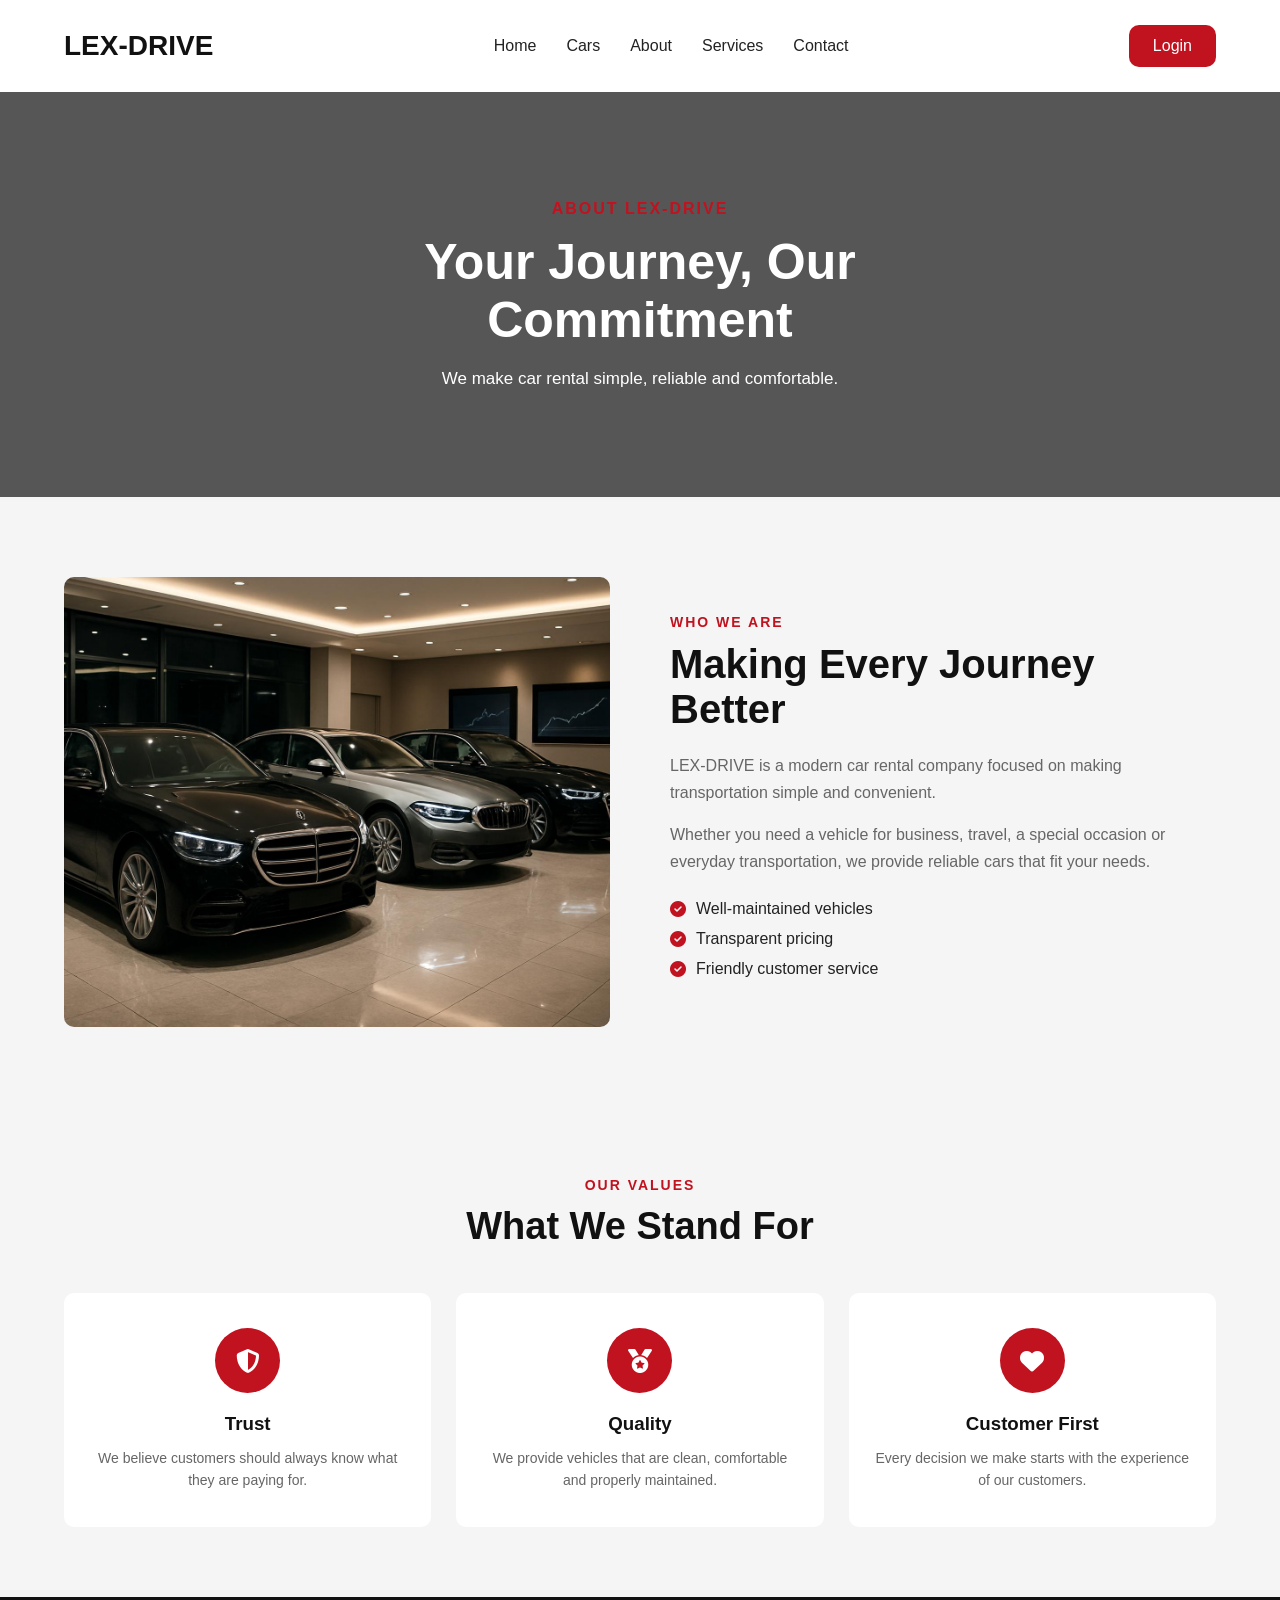
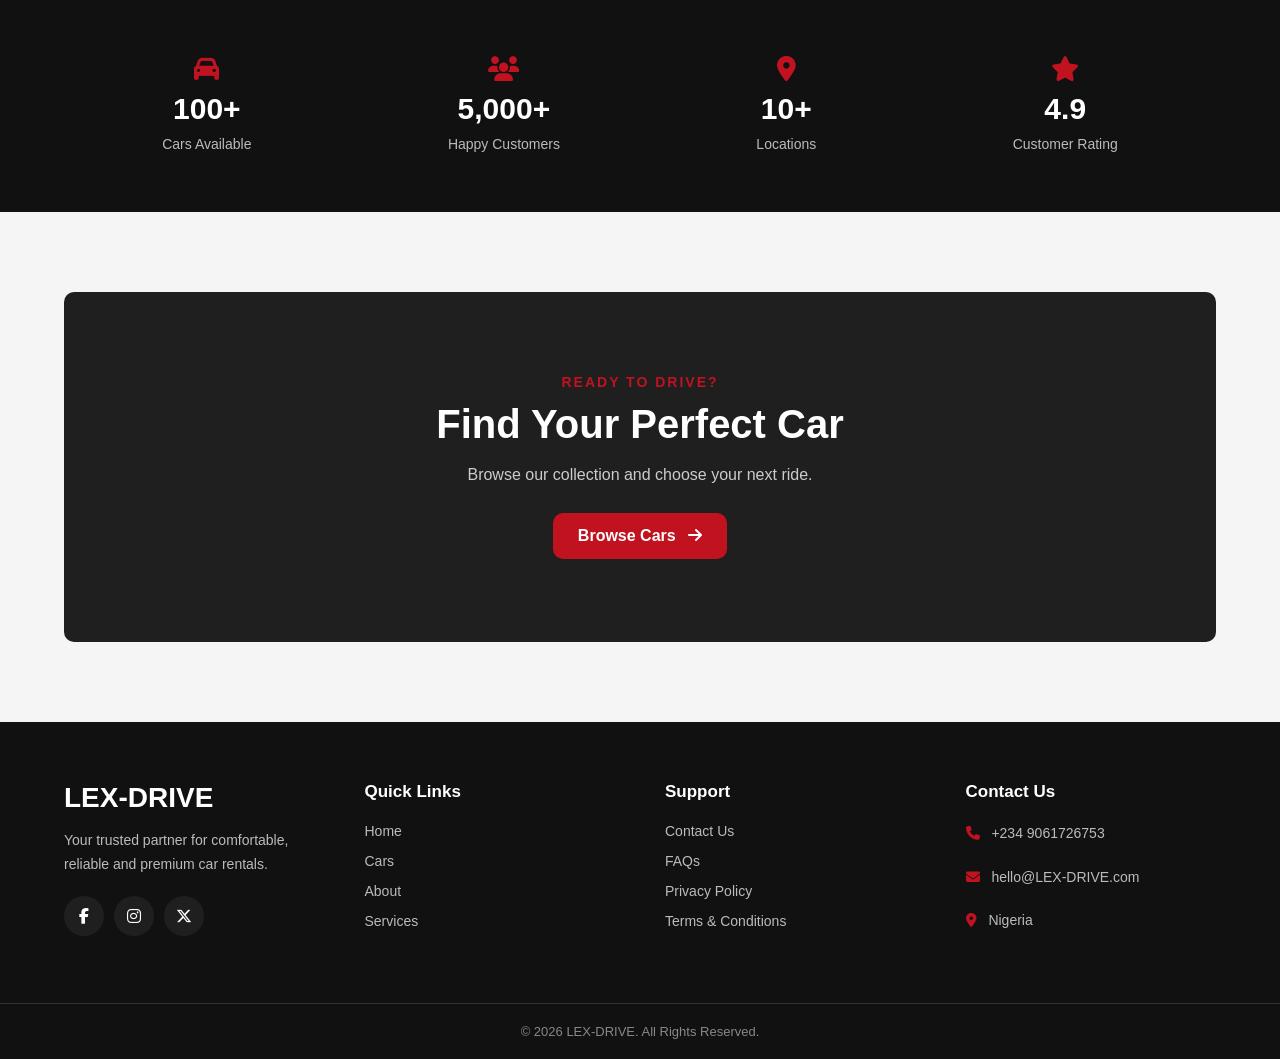
==== about.html @ c4b43038 "first commit" ====
<!DOCTYPE html>
<html lang="en">
<head>
    <meta charset="UTF-8">
    <meta name="viewport"
        content="width=device-width, initial-scale=1.0">
    <title>DriveX - About Us</title>
    <!-- FONT AWESOME -->
    <link rel="stylesheet"
        href="https://cdnjs.cloudflare.com/ajax/libs/font-awesome/6.6.0/css/all.min.css">
    <!-- ABOUT CSS -->
    <link rel="stylesheet" href="/style/about.css">

</head>

<body>


    <!-- =========================
         NAVBAR
    ========================= -->

    <header>

        <nav>

            <a href="index.html" class="logo">
                LEX-DRIVE
            </a>


            <ul>

                <li>
                    <a href="index.html">
                        Home
                    </a>
                </li>

                <li>
                    <a href="cars.html">
                        Cars
                    </a>
                </li>

                <li>
                    <a href="about.html">
                        About
                    </a>
                </li>

                <li>
                    <a href="services.html">
                        Services
                    </a>
                </li>

                <li>
                    <a href="contact.html">
                        Contact
                    </a>
                </li>

            </ul>


            <a href="login.html" class="login-btn">
                Login
            </a>

        </nav>

    </header>



    <!-- =========================
         PAGE HERO
    ========================= -->

    <section class="page-hero">

        <div>

            <p>ABOUT LEX-DRIVE</p>

            <h1>
                Your Journey,
                Our Commitment
            </h1>

            <span>
                We make car rental simple,
                reliable and comfortable.
            </span>

        </div>

    </section>



    <!-- =========================
         ABOUT INTRO
    ========================= -->

    <section class="about-intro">

        <div class="about-image">

            <img
                src="/media/img6.jpg"
                alt="Luxury car">

        </div>


        <div class="about-content">

            <p class="section-subtitle">
                WHO WE ARE
            </p>

            <h2>
                Making Every Journey
                Better
            </h2>

            <p>
                LEX-DRIVE is a modern car rental company
                focused on making transportation simple
                and convenient.
            </p>

            <p>
                Whether you need a vehicle for business,
                travel, a special occasion or everyday
                transportation, we provide reliable cars
                that fit your needs.
            </p>


            <div class="about-features">

                <div>

                    <i class="fa-solid fa-circle-check"></i>

                    <span>
                        Well-maintained vehicles
                    </span>

                </div>


                <div>

                    <i class="fa-solid fa-circle-check"></i>

                    <span>
                        Transparent pricing
                    </span>

                </div>


                <div>

                    <i class="fa-solid fa-circle-check"></i>

                    <span>
                        Friendly customer service
                    </span>

                </div>

            </div>

        </div>

    </section>



    <!-- =========================
         OUR VALUES
    ========================= -->

    <section class="values">

        <div class="section-heading">

            <p class="section-subtitle">
                OUR VALUES
            </p>

            <h2>
                What We Stand For
            </h2>

        </div>


        <div class="values-container">


            <div class="value-card">

                <div class="value-icon">

                    <i class="fa-solid fa-shield-halved"></i>

                </div>

                <h3>
                    Trust
                </h3>

                <p>
                    We believe customers should always
                    know what they are paying for.
                </p>

            </div>


            <div class="value-card">

                <div class="value-icon">

                    <i class="fa-solid fa-medal"></i>

                </div>

                <h3>
                    Quality
                </h3>

                <p>
                    We provide vehicles that are clean,
                    comfortable and properly maintained.
                </p>

            </div>


            <div class="value-card">

                <div class="value-icon">

                    <i class="fa-solid fa-heart"></i>

                </div>

                <h3>
                    Customer First
                </h3>

                <p>
                    Every decision we make starts with
                    the experience of our customers.
                </p>

            </div>

        </div>

    </section>



    <!-- =========================
         STATS
    ========================= -->

    <section class="stats">

        <div class="stat">

            <i class="fa-solid fa-car"></i>

            <strong>
                100+
            </strong>

            <span>
                Cars Available
            </span>

        </div>


        <div class="stat">

            <i class="fa-solid fa-users"></i>

            <strong>
                5,000+
            </strong>

            <span>
                Happy Customers
            </span>

        </div>


        <div class="stat">

            <i class="fa-solid fa-location-dot"></i>

            <strong>
                10+
            </strong>

            <span>
                Locations
            </span>

        </div>


        <div class="stat">

            <i class="fa-solid fa-star"></i>

            <strong>
                4.9
            </strong>

            <span>
                Customer Rating
            </span>

        </div>

    </section>



    <!-- =========================
         CTA
    ========================= -->

    <section class="cta">

        <div class="cta-content">

            <p class="section-subtitle">
                READY TO DRIVE?
            </p>

            <h2>
                Find Your Perfect Car
            </h2>

            <p>
                Browse our collection and
                choose your next ride.
            </p>

            <a href="cars.html" class="cta-btn">

                Browse Cars

                <i class="fa-solid fa-arrow-right"></i>

            </a>

        </div>

    </section>



    <!-- =========================
         FOOTER
    ========================= -->

    <footer class="footer">

        <div class="footer-container">


            <div class="footer-column">

                <a href="index.html"
                    class="footer-logo">

                    LEX-DRIVE

                </a>

                <p>
                    Your trusted partner for
                    comfortable, reliable and
                    premium car rentals.
                </p>


                <div class="social-icons">

                    <a href="https://facebook.com"
                        target="_blank">

                        <i class="fa-brands fa-facebook-f"></i>

                    </a>


                    <a href="https://instagram.com"
                        target="_blank">

                        <i class="fa-brands fa-instagram"></i>

                    </a>


                    <a href="https://x.com"
                        target="_blank">

                        <i class="fa-brands fa-x-twitter"></i>

                    </a>

                </div>

            </div>


            <div class="footer-column">

                <h3>
                    Quick Links
                </h3>

                <ul>

                    <li>
                        <a href="index.html">
                            Home
                        </a>
                    </li>

                    <li>
                        <a href="cars.html">
                            Cars
                        </a>
                    </li>

                    <li>
                        <a href="about.html">
                            About
                        </a>
                    </li>

                    <li>
                        <a href="services.html">
                            Services
                        </a>
                    </li>

                </ul>

            </div>


            <div class="footer-column">

                <h3>
                    Support
                </h3>

                <ul>

                    <li>
                        <a href="contact.html">
                            Contact Us
                        </a>
                    </li>

                    <li>
                        <a href="faq.html">
                            FAQs
                        </a>
                    </li>

                    <li>
                        <a href="privacy.html">
                            Privacy Policy
                        </a>
                    </li>

                    <li>
                        <a href="terms.html">
                            Terms & Conditions
                        </a>
                    </li>

                </ul>

            </div>


            <div class="footer-column">

                <h3>
                    Contact Us
                </h3>

                <p>
                    <i class="fa-solid fa-phone"></i>

                    +234 9061726753
                </p>

                <p>
                    <i class="fa-solid fa-envelope"></i>

                    hello@LEX-DRIVE.com
                </p>

                <p>
                    <i class="fa-solid fa-location-dot"></i>

                    Nigeria
                </p>

            </div>

        </div>


        <div class="footer-bottom">

            <p>
                &copy; 2026 LEX-DRIVE.
                All Rights Reserved.
            </p>

        </div>

    </footer>

<script src="/scripts/menu.js"></script>
</body>

</html>
---- style/about.css ----
:root {

    --primary-color: #111111;
    --secondary-color: #1F1F1F;
    --accent-color: #C1121F;

    --white-color: #FFFFFF;
    --light-color: #F5F5F5;
    --gray-color: #666666;

    --text-color: #222222;

    --main-width: 90%;
    --border-radius: 10px;
}


* {
    margin: 0;
    padding: 0;
    box-sizing: border-box;
}


body {

    font-family: Arial, Helvetica, sans-serif;

    background-color: var(--light-color);

    color: var(--text-color);
}


/* =========================
   NAVBAR
========================= */

header {

    width: 100%;

    background-color: var(--white-color);
}


nav {

    width: var(--main-width);

    margin: 0 auto;

    padding: 25px 0;

    display: flex;

    align-items: center;

    justify-content: space-between;
}


.logo {

    text-decoration: none;

    font-size: 28px;

    font-weight: bold;

    color: var(--primary-color);
}


nav ul {

    display: flex;

    gap: 30px;

    list-style: none;
}


nav ul a {

    text-decoration: none;

    color: var(--text-color);

    font-size: 16px;
}


.login-btn {

    text-decoration: none;

    color: var(--white-color);

    background-color: var(--accent-color);

    padding: 12px 24px;

    border-radius: var(--border-radius);
}


.login-btn:hover {

    background-color: var(--secondary-color);
}


/* =========================
   PAGE HERO
========================= */

.page-hero {

    width: 100%;

    min-height: 45vh;

    background-image:

        linear-gradient(
            rgba(0, 0, 0, 0.65),
            rgba(0, 0, 0, 0.65)
        ),

        url("images/about-page.jpg");

    background-size: cover;

    background-position: center;

    display: flex;

    align-items: center;

    justify-content: center;

    text-align: center;

    color: var(--white-color);
}


.page-hero p {

    color: var(--accent-color);

    font-weight: bold;

    letter-spacing: 2px;

    margin-bottom: 15px;
}


.page-hero h1 {

    font-size: 50px;

    max-width: 700px;

    margin-bottom: 20px;
}


.page-hero span {

    font-size: 17px;
}


/* =========================
   ABOUT INTRO
========================= */

.about-intro {

    width: var(--main-width);

    margin: 0 auto;

    padding: 80px 0;

    display: flex;

    align-items: center;

    gap: 60px;
}


.about-image {

    flex: 1;

    height: 450px;
}


.about-image img {

    width: 100%;

    height: 100%;

    object-fit: cover;

    border-radius: var(--border-radius);
}


.about-content {

    flex: 1;
}


.section-subtitle {

    color: var(--accent-color);

    font-size: 14px;

    font-weight: bold;

    letter-spacing: 2px;

    margin-bottom: 12px;
}


.about-content h2 {

    font-size: 40px;

    color: var(--primary-color);

    margin-bottom: 20px;
}


.about-content > p:not(.section-subtitle) {

    color: var(--gray-color);

    line-height: 1.7;

    margin-bottom: 15px;
}


/* =========================
   ABOUT FEATURES
========================= */

.about-features {

    margin-top: 25px;
}


.about-features div {

    display: flex;

    align-items: center;

    gap: 10px;

    margin-bottom: 12px;
}


.about-features i {

    color: var(--accent-color);
}


/* =========================
   VALUES
========================= */

.values {

    width: var(--main-width);

    margin: 0 auto;

    padding: 70px 0;
}


.section-heading {

    text-align: center;

    margin-bottom: 45px;
}


.section-heading h2 {

    font-size: 38px;

    color: var(--primary-color);
}


.values-container {

    display: flex;

    gap: 25px;
}


.value-card {

    flex: 1;

    padding: 35px 25px;

    text-align: center;

    background-color: var(--white-color);

    border-radius: var(--border-radius);

    transition: 0.3s;
}


.value-card:hover {

    transform: translateY(-8px);

    box-shadow:
        0 10px 25px rgba(0, 0, 0, 0.08);
}


.value-icon {

    width: 65px;

    height: 65px;

    margin: 0 auto 20px;

    display: flex;

    align-items: center;

    justify-content: center;

    border-radius: 50%;

    background-color: var(--accent-color);

    color: var(--white-color);

    font-size: 24px;
}


.value-card h3 {

    color: var(--primary-color);

    margin-bottom: 12px;
}


.value-card p {

    color: var(--gray-color);

    font-size: 14px;

    line-height: 1.6;
}


/* =========================
   STATS
========================= */

.stats {

    width: 100%;

    padding: 60px 5%;

    background-color: var(--primary-color);

    display: flex;

    justify-content: space-around;

    text-align: center;

    color: var(--white-color);
}


.stat {

    display: flex;

    flex-direction: column;

    align-items: center;

    gap: 10px;
}


.stat i {

    color: var(--accent-color);

    font-size: 25px;
}


.stat strong {

    font-size: 30px;
}


.stat span {

    color: #bbbbbb;

    font-size: 14px;
}


/* =========================
   CTA
========================= */

.cta {

    width: var(--main-width);

    min-height: 350px;

    margin: 80px auto;

    padding: 60px;

    background-color: var(--secondary-color);

    border-radius: var(--border-radius);

    display: flex;

    align-items: center;

    justify-content: center;

    text-align: center;
}


.cta-content {

    max-width: 650px;
}


.cta h2 {

    color: var(--white-color);

    font-size: 40px;

    margin-bottom: 15px;
}


.cta-content > p:not(.section-subtitle) {

    color: #cccccc;

    line-height: 1.6;

    margin-bottom: 25px;
}


.cta-btn {

    display: inline-block;

    text-decoration: none;

    background-color: var(--accent-color);

    color: var(--white-color);

    padding: 14px 25px;

    border-radius: var(--border-radius);

    font-weight: bold;
}


.cta-btn:hover {

    background-color: var(--white-color);

    color: var(--primary-color);
}


.cta-btn i {

    margin-left: 8px;
}


/* =========================
   FOOTER
========================= */

.footer {

    background-color: var(--primary-color);

    color: var(--white-color);

    padding-top: 60px;
}


.footer-container {

    width: var(--main-width);

    margin: 0 auto;

    display: flex;

    gap: 50px;

    padding-bottom: 50px;
}


.footer-column {

    flex: 1;
}


.footer-logo {

    display: inline-block;

    text-decoration: none;

    color: var(--white-color);

    font-size: 28px;

    font-weight: bold;

    margin-bottom: 15px;
}


.footer-column > p {

    color: #bbbbbb;

    font-size: 14px;

    line-height: 1.7;

    margin-bottom: 20px;
}


.footer-column h3 {

    font-size: 17px;

    margin-bottom: 20px;
}


.footer-column ul {

    list-style: none;
}


.footer-column li {

    margin-bottom: 12px;
}


.footer-column li a {

    text-decoration: none;

    color: #bbbbbb;

    font-size: 14px;

    transition: 0.3s;
}


.footer-column li a:hover {

    color: var(--white-color);
}


.footer-column > p i {

    color: var(--accent-color);

    margin-right: 8px;
}


/* SOCIAL ICONS */

.social-icons {

    display: flex;

    gap: 10px;
}


.social-icons a {

    width: 40px;

    height: 40px;

    display: flex;

    align-items: center;

    justify-content: center;

    text-decoration: none;

    background-color: var(--secondary-color);

    color: var(--white-color);

    border-radius: 50%;

    transition: 0.3s;
}


.social-icons a:hover {

    background-color: var(--accent-color);
}


/* FOOTER BOTTOM */

.footer-bottom {

    border-top: 1px solid #333333;

    text-align: center;

    padding: 20px;
}


.footer-bottom p {

    color: #888888;

    font-size: 13px;
}

/* =========================
   RESPONSIVE DESIGN
========================= */


/* TABLETS AND SMALL LAPTOPS */

@media (max-width: 1024px) {

    /* NAVBAR */

    nav {
        width: 90%;
        flex-wrap: wrap;
        gap: 20px;
    }

    nav ul {
        gap: 20px;
    }


    /* ABOUT INTRO */

    .about-intro {
        gap: 35px;
    }

    .about-image {
        height: 380px;
    }

    .about-content h2 {
        font-size: 32px;
    }


    /* VALUES */

    .value-card {
        padding: 30px 18px;
    }


    /* FOOTER */

    .footer-container {
        gap: 30px;
    }

}


/* TABLETS */

@media (max-width: 768px) {

    /* NAVBAR */

    nav {
        flex-direction: column;
        align-items: center;
        gap: 20px;
        padding: 20px 0;
    }

    nav ul {
        flex-wrap: wrap;
        justify-content: center;
        gap: 15px 25px;
    }

    nav ul a {
        font-size: 15px;
    }


    /* PAGE HERO */

    .page-hero {
        min-height: 40vh;
        padding: 50px 20px;
    }

    .page-hero h1 {
        font-size: 40px;
    }

    .page-hero span {
        font-size: 16px;
    }


    /* ABOUT INTRO */

    .about-intro {
        flex-direction: column;
        width: 90%;
        gap: 35px;
        padding: 60px 0;
    }

    .about-image {
        width: 100%;
        height: 400px;
    }

    .about-content {
        width: 100%;
    }

    .about-content h2 {
        font-size: 32px;
    }


    /* VALUES */

    .values {
        width: 90%;
        padding: 50px 0;
    }

    .values-container {
        flex-wrap: wrap;
        justify-content: center;
        gap: 20px;
    }

    .value-card {
        flex: 1 1 250px;
    }

    .section-heading h2 {
        font-size: 32px;
    }


    /* STATS */

    .stats {
        flex-wrap: wrap;
        justify-content: center;
        gap: 40px 20px;
        padding: 50px 5%;
    }

    .stat {
        flex: 1 1 40%;
    }

    .stat strong {
        font-size: 27px;
    }


    /* CTA */

    .cta {
        width: 90%;
        min-height: auto;
        margin: 60px auto;
        padding: 45px 25px;
    }

    .cta h2 {
        font-size: 32px;
    }


    /* FOOTER */

    .footer-container {
        width: 90%;
        flex-wrap: wrap;
        gap: 40px 30px;
    }

    .footer-column {
        flex: 1 1 40%;
    }

}


/* MOBILE PHONES */

@media (max-width: 480px) {

    /* NAVBAR */

    nav {
        width: 90%;
        gap: 18px;
    }

    .logo {
        font-size: 25px;
    }

    nav ul {
        gap: 12px 18px;
    }

    nav ul a {
        font-size: 14px;
    }

    .login-btn {
        padding: 10px 22px;
        font-size: 14px;
    }


    /* PAGE HERO */

    .page-hero {
        min-height: 350px;
        padding: 40px 20px;
    }

    .page-hero p {
        font-size: 13px;
        letter-spacing: 1.5px;
    }

    .page-hero h1 {
        font-size: 32px;
        line-height: 1.2;
        margin-bottom: 15px;
    }

    .page-hero span {
        font-size: 14px;
        line-height: 1.6;
    }


    /* ABOUT INTRO */

    .about-intro {
        width: 90%;
        padding: 45px 0;
        gap: 25px;
    }

    .about-image {
        height: 300px;
    }

    .about-content h2 {
        font-size: 28px;
        line-height: 1.3;
    }

    .about-content > p:not(.section-subtitle) {
        font-size: 14px;
        line-height: 1.7;
    }

    .about-features div {
        align-items: flex-start;
        font-size: 14px;
    }


    /* VALUES */

    .values {
        width: 90%;
        padding: 40px 0;
    }

    .section-heading {
        margin-bottom: 30px;
    }

    .section-heading h2 {
        font-size: 28px;
    }

    .value-card {
        flex: 1 1 100%;
        padding: 30px 20px;
    }


    /* STATS */

    .stats {
        padding: 40px 5%;
        gap: 35px 10px;
    }

    .stat {
        flex: 1 1 40%;
        gap: 8px;
    }

    .stat i {
        font-size: 22px;
    }

    .stat strong {
        font-size: 24px;
    }

    .stat span {
        font-size: 12px;
    }


    /* CTA */

    .cta {
        width: 90%;
        margin: 45px auto;
        padding: 40px 20px;
    }

    .cta h2 {
        font-size: 27px;
        line-height: 1.3;
    }

    .cta-content > p:not(.section-subtitle) {
        font-size: 14px;
    }

    .cta-btn {
        padding: 12px 20px;
        font-size: 14px;
    }


    /* FOOTER */

    .footer {
        padding-top: 40px;
    }

    .footer-container {
        width: 90%;
        flex-direction: column;
        gap: 35px;
        padding-bottom: 35px;
    }

    .footer-column {
        width: 100%;
        flex: 1 1 100%;
    }

    .footer-logo {
        font-size: 25px;
    }

    .footer-column h3 {
        margin-bottom: 15px;
    }

    .footer-bottom {
        padding: 18px 10px;
    }

    .footer-bottom p {
        font-size: 12px;
    }

}

/* =========================
   ABOUT - ULTRA WIDE
========================= */

@media (min-width: 2000px) {

    .about-intro,
    .values,
    .cta {
        width: 90%;
        max-width: 1800px;
    }

    .about-intro {
        gap: 100px;
        padding: 120px 0;
    }

    .about-image {
        height: 600px;
    }

    .about-content h2 {
        font-size: 52px;
    }

    .section-heading h2 {
        font-size: 48px;
    }

    .values-container {
        gap: 40px;
    }

    .value-card {
        padding: 50px 35px;
    }

    .value-card h3 {
        font-size: 24px;
    }

    .value-card p {
        font-size: 16px;
    }

    .stats {
        padding: 80px 5%;
    }

    .stat strong {
        font-size: 38px;
    }

    .cta {
        min-height: 450px;
        padding: 80px;
    }

    .cta h2 {
        font-size: 52px;
    }

}
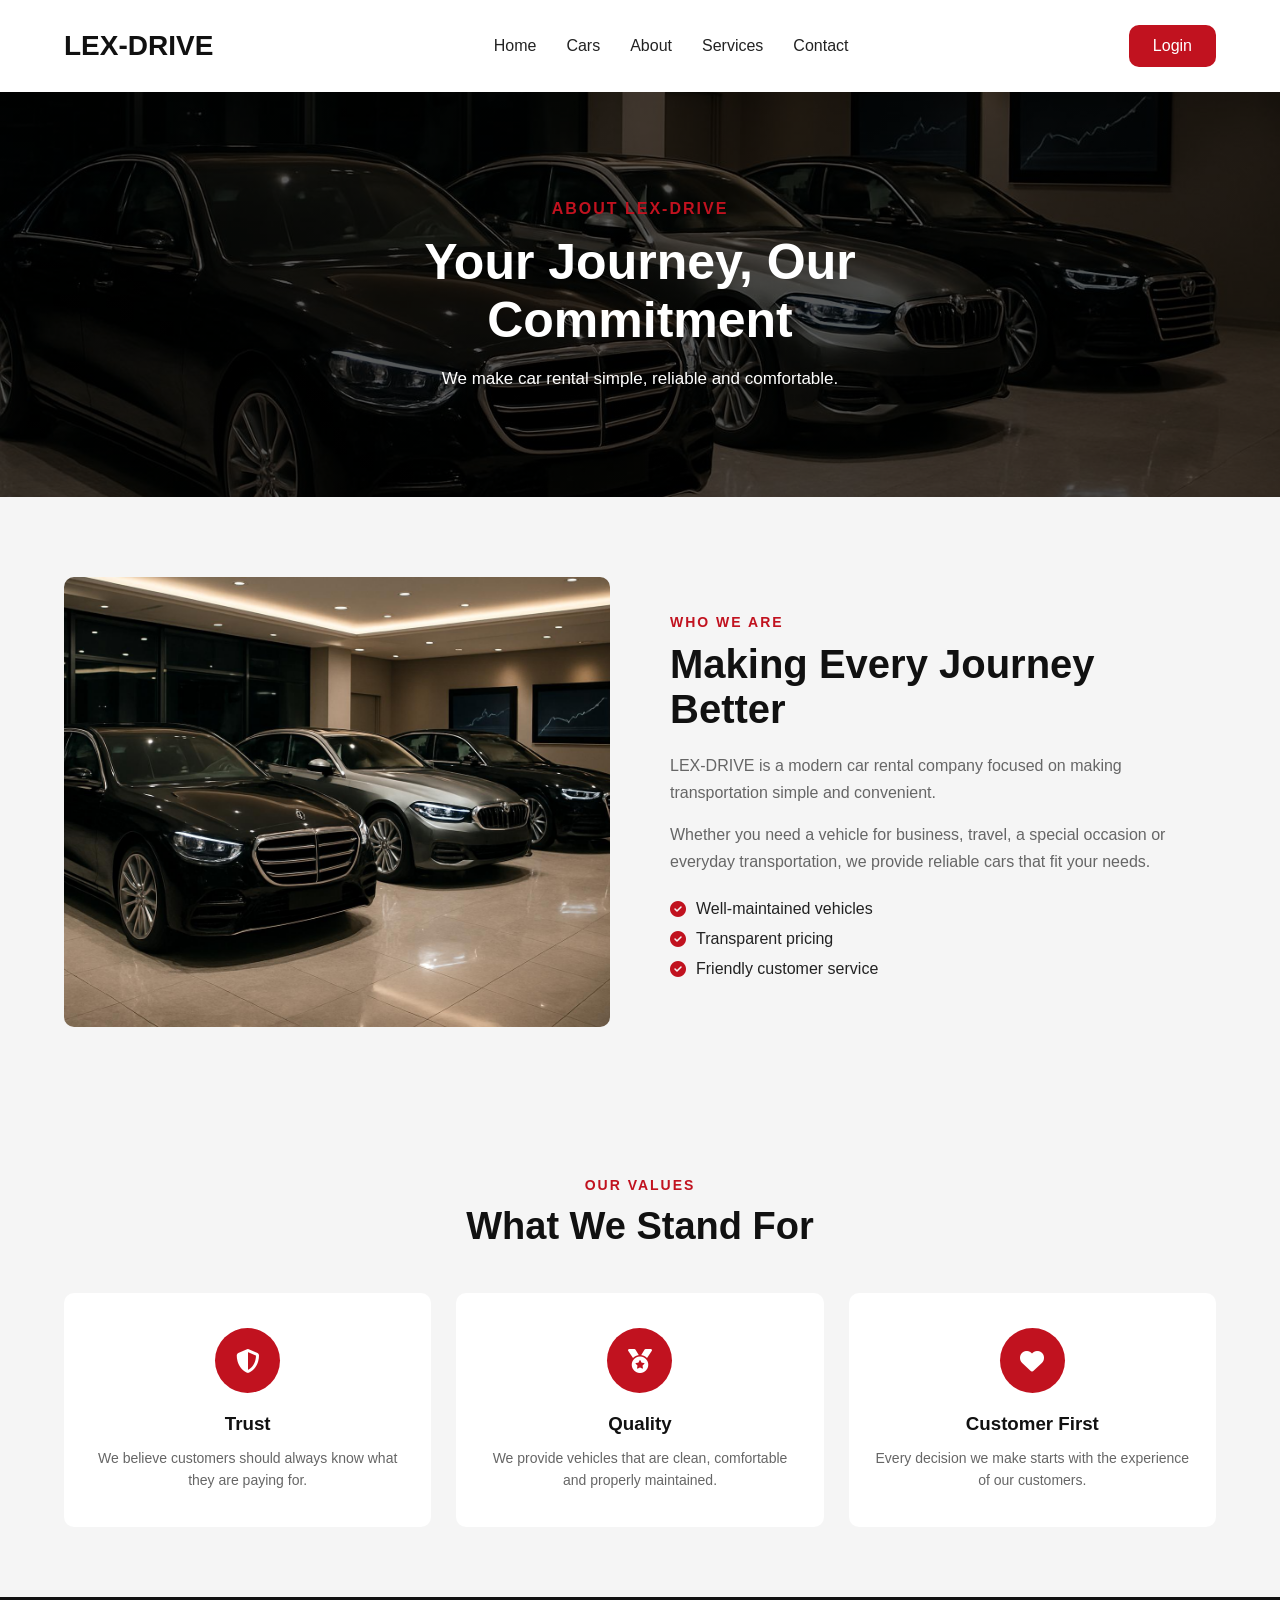
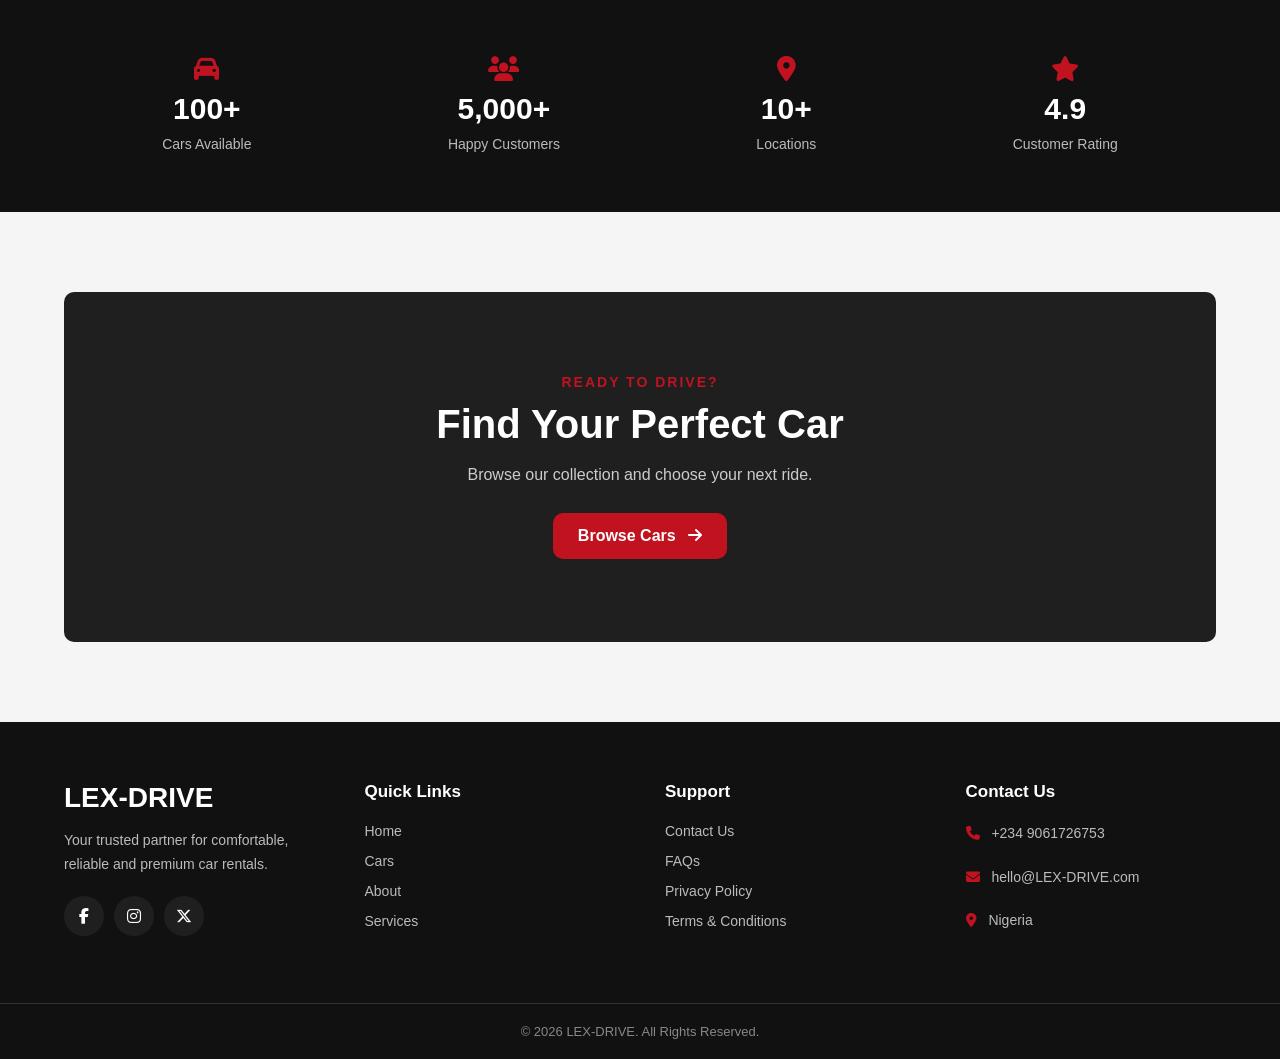
==== commit 6ca215d7: "change" ====
--- a/about.html
+++ b/about.html
@@ -9,7 +9,7 @@
     <link rel="stylesheet"
         href="https://cdnjs.cloudflare.com/ajax/libs/font-awesome/6.6.0/css/all.min.css">
     <!-- ABOUT CSS -->
-    <link rel="stylesheet" href="/style/about.css">
+    <link rel="stylesheet" href="./style/about.css">
 
 </head>
 
@@ -109,7 +109,7 @@
         <div class="about-image">
 
             <img
-                src="/media/img6.jpg"
+                src="./media/img6.jpg"
                 alt="Luxury car">
 
         </div>
@@ -542,7 +542,7 @@
 
     </footer>
 
-<script src="/scripts/menu.js"></script>
+<script src="./scripts/menu.js"></script>
 </body>
 
 </html>
--- a/style/about.css
+++ b/style/about.css
@@ -129,7 +129,7 @@
             rgba(0, 0, 0, 0.65)
         ),
 
-        url("images/about-page.jpg");
+        url("../media/img6.jpg");
 
     background-size: cover;
 
